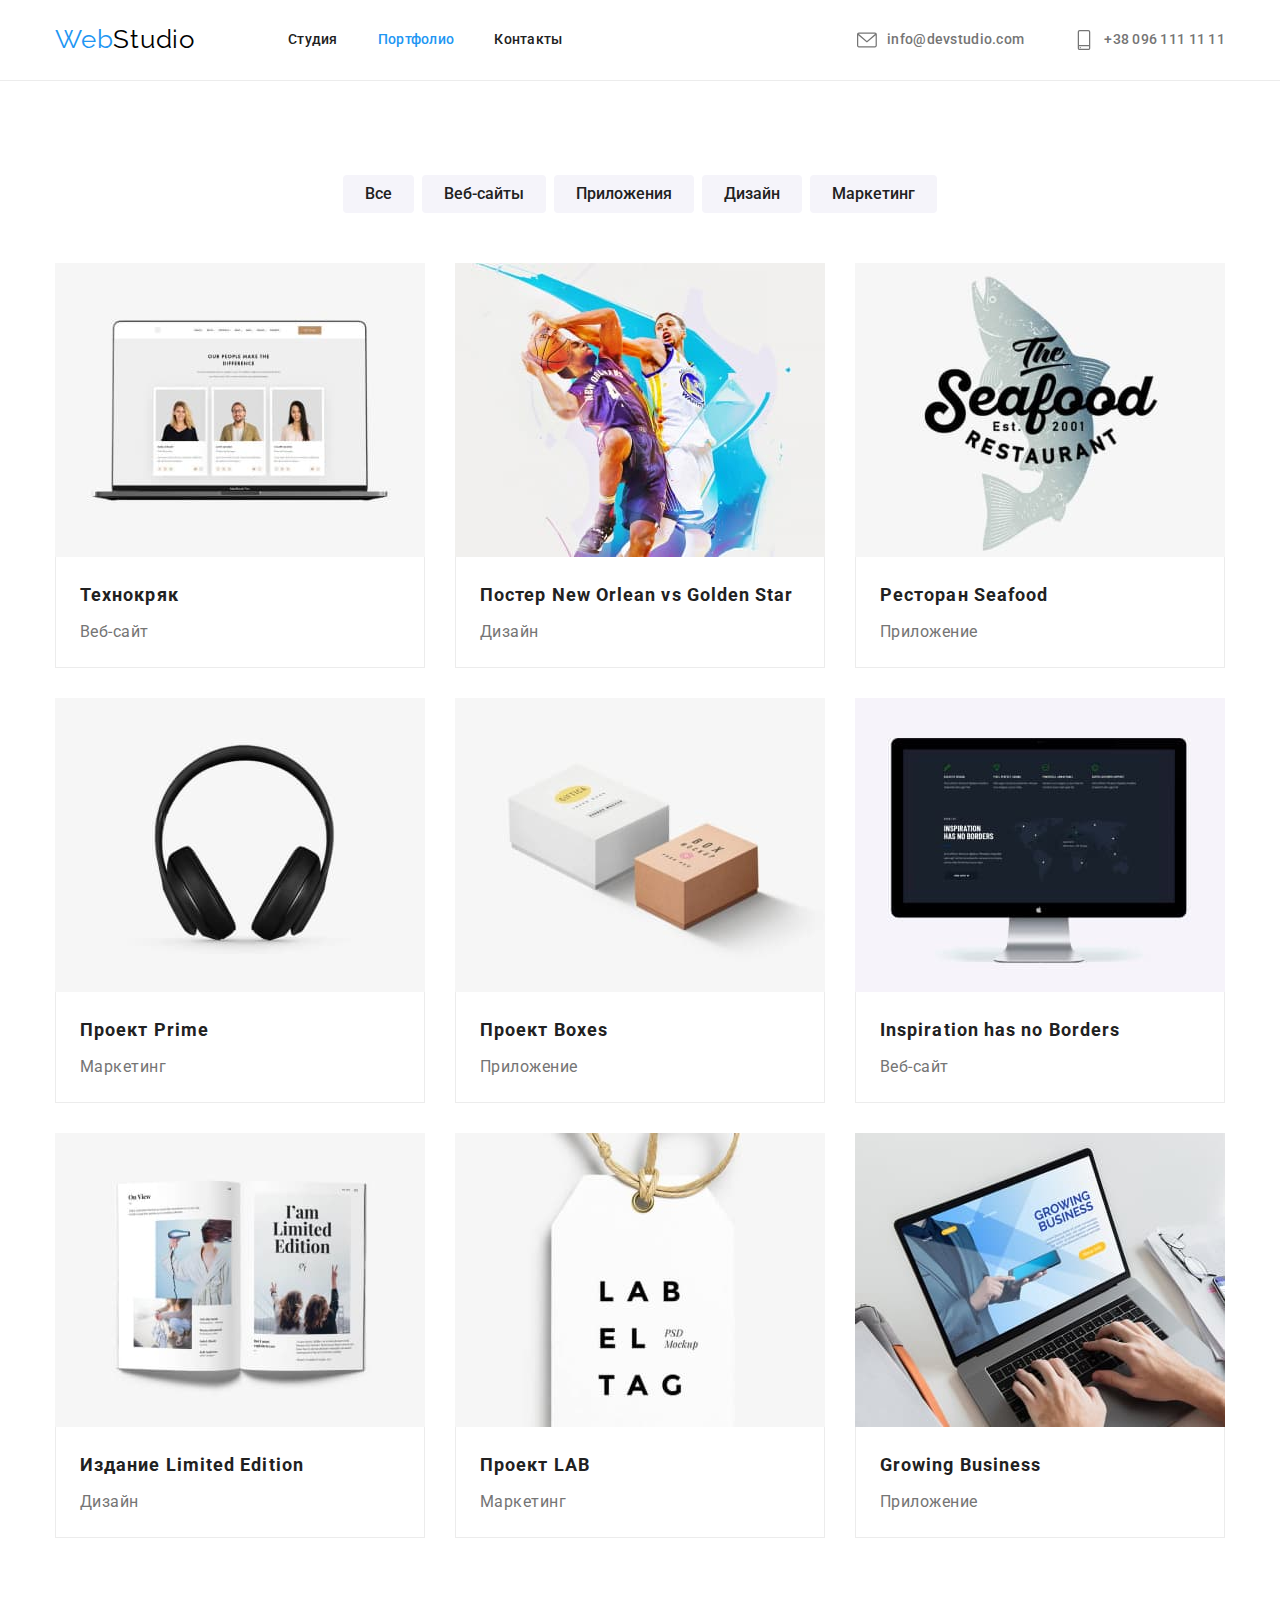
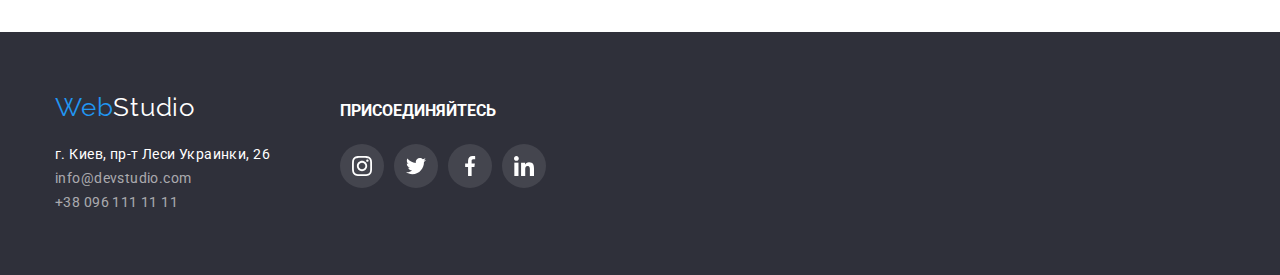
==== portfolio.html @ 547e4a51 "start_project" ====
<!DOCTYPE html>
<html lang="en">
  <head>
    <meta charset="UTF-8" />
    <meta http-equiv="X-UA-Compatible" content="IE=edge" />
    <meta name="viewport" content="width=device-width, initial-scale=1.0" />
    <title>Portfolio</title>
    <link rel="preconnect" href="https://fonts.googleapis.com" />
    <link rel="preconnect" href="https://fonts.gstatic.com" crossorigin />
    <link
      href="https://fonts.googleapis.com/css2?family=Raleway:wght@700&family=Roboto:wght@400;500;700;900&display=swap"
      rel="stylesheet"
    />
    <link rel="stylesheet" href="./css/modern-normalize.css" />
    <link rel="stylesheet" href="./css/style.css" />
  </head>
  <body>
    <!--================= Header with navigation end contacts-->
    <header class="page-header">
      <div class="container container-nav">
        <nav class="main-nav">
          <a href="/" class="logo logo-header"
            >Web<span class="logo-continuation-header">Studio</span></a
          >
          <ul class="site-nav">
            <li class="item"><a href="./index.html" class="site-nav-link">Студия</a></li>
            <li class="item">
              <a href="./portfolio.html" class="site-nav-link current">Портфолио</a>
            </li>
            <li class="item"><a href="" class="site-nav-link">Контакты</a></li>
          </ul>
        </nav>
        <ul class="header-contact-list">
          <li class="item conection-email">
            <a href="mailto:info@devstudio.com" class="conection header-contact-link">
              <svg class="header-contact-list-icon" width="20" height="20">
                <use href="./imeges/icons.svg#icon-envelope_email"></use>
              </svg>
              info@devstudio.com
            </a>
          </li>
          <li class="item conection-telephone">
            <a href="tel:+380961111111" class="conection header-contact-link">
              <svg class="header-contact-list-icon" width="20" height="20">
                <use href="./imeges/icons.svg#icon-smartphone"></use>
              </svg>
              +38 096 111 11 11
            </a>
          </li>
        </ul>
      </div>
    </header>
    <!--======================== Main portfolio =============-->
    <main>
      <section class="section">
        <div class="container">
          <h1 class="visually-hidden">Текст заголовка для читалок, секция H1</h1>
          <!--============= button-filter portfolio=============-->
          <ul class="filter-list filter">
            <li class="item"><button type="button" class="filter-button">Все</button></li>
            <li class="item"><button type="button" class="filter-button">Веб-сайты</button></li>
            <li class="item"><button type="button" class="filter-button">Приложения</button></li>
            <li class="item"><button type="button" class="filter-button">Дизайн</button></li>
            <li class="item"><button type="button" class="filter-button">Маркетинг</button></li>
          </ul>
          <!--============= windows portfolio =============-->
          <ul class="windows-portfolio-section">
            <li class="windows-portfolio-list item">
              <a href="/" class="windows-portfolio-link link">
                <img
                  class="portfolio-section-img"
                  src="./imeges/technokriak.jpg"
                  alt="Монитор макбука"
                  width="370"
                />
                <div class="portfolio-presection">
                  <h2 class="main-portfolio-heading-h2 text">Технокряк</h2>
                  <!-- <p>Lorem ipsum dolor sit amet consectetur, adipisicing elit. Quae, rerum.</p> -->
                  <p class="main-portfolio-prink text">Веб-сайт</p>
                </div>
              </a>
            </li>
            <li class="windows-portfolio-list item">
              <a href="/" class="windows-portfolio-link link">
                <img
                  class="portfolio-section-img"
                  src="./imeges/ny_orlean.jpg"
                  alt="Баскетболисты"
                  width="370"
                />
                <div class="portfolio-presection">
                  <h2 class="main-portfolio-heading-h2 text">Постер New Orlean vs Golden Star</h2>
                  <!-- <p>Lorem ipsum dolor sit amet consectetur, adipisicing elit. Quae, rerum.</p> -->
                  <p class="main-portfolio-prink text">Дизайн</p>
                </div>
              </a>
            </li>
            <li class="windows-portfolio-list item">
              <a href="/" class="windows-portfolio-link link">
                <img
                  class="portfolio-section-img"
                  src="./imeges/Seafood.jpg"
                  alt="Лого ресторана"
                  width="370"
                />
                <div class="portfolio-presection">
                  <h2 class="main-portfolio-heading-h2 text">Ресторан Seafood</h2>
                  <!-- <p>Lorem ipsum dolor sit amet consectetur, adipisicing elit. Quae, rerum.</p> -->
                  <p class="main-portfolio-prink text">Приложение</p>
                </div>
              </a>
            </li>
            <li class="windows-portfolio-list item">
              <a href="/" class="windows-portfolio-link link">
                <img
                  class="portfolio-section-img"
                  src="./imeges/Prime.jpg"
                  alt="Безпроводные наушники"
                  width="370"
                />
                <div class="portfolio-presection">
                  <h2 class="main-portfolio-heading-h2 text">Проект Prime</h2>
                  <!-- <p>Lorem ipsum dolor sit amet consectetur, adipisicing elit. Quae, rerum.</p> -->
                  <p class="main-portfolio-prink text">Маркетинг</p>
                </div>
              </a>
            </li>
            <li class="windows-portfolio-list item">
              <a href="/" class="windows-portfolio-link link">
                <img
                  class="portfolio-section-img"
                  src="./imeges/Boxes.jpg"
                  alt="Коробки"
                  width="370"
                />
                <div class="portfolio-presection">
                  <h2 class="main-portfolio-heading-h2 text">Проект Boxes</h2>
                  <!-- <p>Lorem ipsum dolor sit amet consectetur, adipisicing elit. Quae, rerum.</p> -->
                  <p class="main-portfolio-prink text">Приложение</p>
                </div>
              </a>
            </li>
            <li class="windows-portfolio-list item">
              <a href="/" class="windows-portfolio-link link">
                <img
                  class="portfolio-section-img"
                  src="./imeges/inspiration_has_no_borders.jpg"
                  alt="Монитор эпел"
                  width="370"
                />
                <div class="portfolio-presection">
                  <h2 class="main-portfolio-heading-h2 text">Inspiration has no Borders</h2>
                  <!-- <p>Lorem ipsum dolor sit amet consectetur, adipisicing elit. Quae, rerum.</p> -->
                  <p class="main-portfolio-prink text">Веб-сайт</p>
                </div>
              </a>
            </li>
            <li class="windows-portfolio-list item">
              <a href="/" class="windows-portfolio-link link">
                <img
                  class="portfolio-section-img"
                  src="./imeges/limited_idition.jpg"
                  alt="Журнал"
                  width="370"
                />
                <div class="portfolio-presection">
                  <h2 class="main-portfolio-heading-h2 text">Издание Limited Edition</h2>
                  <!-- <p>Lorem ipsum dolor sit amet consectetur, adipisicing elit. Quae, rerum.</p> -->
                  <p class="main-portfolio-prink text">Дизайн</p>
                </div>
              </a>
            </li>
            <li class="windows-portfolio-list item">
              <a href="/" class="windows-portfolio-link link">
                <img
                  class="portfolio-section-img"
                  src="./imeges/project_lab.jpg"
                  alt="Бирка"
                  width="370"
                />
                <div class="portfolio-presection">
                  <h2 class="main-portfolio-heading-h2 text">Проект LAB</h2>
                  <!-- <p>Lorem ipsum dolor sit amet consectetur, adipisicing elit. Quae, rerum.</p> -->
                  <p class="main-portfolio-prink text">Маркетинг</p>
                </div>
              </a>
            </li>
            <li class="windows-portfolio-list item">
              <a href="/" class="windows-portfolio-link link">
                <img
                  class="portfolio-section-img"
                  src="./imeges/growing_business.jpg"
                  alt="работаем в ноутбуке"
                  width="370"
                />
                <div class="portfolio-presection">
                  <h2 class="main-portfolio-heading-h2 text">Growing Business</h2>
                  <!-- <p>Lorem ipsum dolor sit amet consectetur, adipisicing elit. Quae, rerum.</p> -->
                  <p class="main-portfolio-prink text">Приложение</p>
                </div>
              </a>
            </li>
          </ul>
        </div>
      </section>
    </main>
    <!--================  Footer with contacts  =============-->
    <footer class="footer">
      <div class="container footer-container">
        <div class="footer-container-address">
        <a href="/" class="logo">Web<span class="logo-continuation-footer">Studio</span></a>
        <address class="address">
          <ul class="footer-contacts">
            <li>
              <a href="https://goo.gl/maps/VVo3LGMkaZH9GC4X9" class="conection footer-contact-map">
                г. Киев, пр-т Леси Украинки, 26</a
              >
            </li>
            <li><a href="mailto:info@devstudio.com" class="conection">info@devstudio.com</a></li>
            <li><a href="tel:+380961111111" class="conection">+38 096 111 11 11</a></li>
          </ul>
        </address>
        </div>
        <div class="footer-container-socials">
          <h3 class="footer-container-title">Присоединяйтесь</h3>
          <ul class="footer-section-list">
            <li class="footer-section-item">
              <a href="" class="footer-section-link">
                <svg class="footer-social-icon" width="20" height="20">
                  <use href="./imeges/icons.svg#icon-instagram-2"></use></svg></a>
            </li>
            <li class="footer-section-item">
              <a href="" class="footer-section-link">
                <svg class="footer-social-icon" width="20" height="20">
                  <use href="./imeges/icons.svg#icon-twitter-1"></use></svg></a>
            </li>
            <li class="footer-section-item">
              <a href="" class="footer-section-link">
                <svg class="footer-social-icon" width="20" height="20">
                  <use href="./imeges/icons.svg#icon-facebook-1"></use></svg></a>
            </li>
            <li class="footer-section-item">
              <a href="" class="footer-section-link">
                <svg class="footer-social-icon" width="20" height="20">
                  <use href="./imeges/icons.svg#icon-linkedin-1"></use></svg></a>
            </li>
          </ul>
        </div>
      </div>
    </footer>
  </body>
</html>
---- css/style.css ----
:root {
  --secondary--backgraund--color: #2f303a;
  --portfolio-background-color: #f5f4fa;
  --primery-text-decoration-color: #757575;
  --text-decoration-color: #000000;
  --alternative-text-decoration-color: #fff;
  --hero--backgraund--color: rgba(47, 48, 58, 0.4);
  --footer-icon-bgcolor: rgba(255, 255, 255, 0.1);
  --main-link-color: #212121;
  --accent-link-color: #2196f3;
  --accent-icon-color: #afb1b8;
  --heater-contact-text-color: #757575;
  --footer-contact-text-color: rgba(255, 255, 255, 0.6);
  --border-color: #ececec;
}

body {
  font-family: roboto, sans-serif;
  color: var(--text-decoration-color);
  font-size: 14px;
  line-height: 1.7;
}

h1,
h2,
h3,
p {
  margin: 0;
}

ul {
  list-style: none;
  padding: 0;
  margin: 0;
}

.link,
.conection {
  text-decoration: none;
}

.section {
  padding-top: 94px;
  padding-bottom: 94px;
}

.container {
  margin-left: auto;
  margin-right: auto;
  width: 1200px;
  padding-left: 15px;
  padding-right: 15px;
}

.section-title {
  margin-bottom: 50px;
  font-weight: 700;
  font-size: 36px;
  line-height: 1.16;
  text-align: center;
  letter-spacing: 0.03em;
}

img {
  display: block;
  min-width: 100%;
  height: auto;
}

.visually-hidden {
  position: absolute;
  white-space: nowrap;
  width: 1px;
  height: 1px;
  overflow: hidden;
  border: 0;
  padding: 0;
  clip: rect(0 0 0 0);
  clip-path: inset(50%);
  margin: -1px;
}

/* ------------------------LOGO--------------------------- */

.logo {
  color: var(--accent-link-color);
  font-family: Raleway, sans-serif;
  font-size: 26px;
  line-height: 1.2;
  text-decoration: none;
  letter-spacing: 0.03em;
}

.logo-continuation-footer {
  color: var(--alternative-text-decoration-color);
}

.logo-continuation-header {
  color: var(--text-decoration-color);
}

/* ---------------------- HEADER--------------------------*/

.main-nav,
.container-nav {
  display: flex;
  align-items: center;
}

.site-nav {
  display: flex;
  margin-left: 93px;
}

.site-nav-link {
  display: block;
  padding-top: 32px;
  padding-bottom: 32px;
  color: var(--main-link-color);
  font-weight: 500;
  font-size: 14px;
  line-height: 1.14;
  letter-spacing: 0.02em;
  text-decoration: none;
}

.site-nav .item + .item {
  margin-left: 40px;
}

.site-nav .site-nav-link {
  text-decoration: none;
}

.header-contact-list {
  display: flex;
  align-items: center;
  margin-left: auto;
}

.header-contact-link {
  display: flex;
  align-items: center;
}

.header-contact-list .item + .item {
  margin-left: 50px;
}
.header-contact-list .conection:hover,
.header-contact-list .conection:focus,
.site-nav-link.current,
.site-nav-link:hover,
.site-nav-link:focus {
  color: var(--accent-link-color);
}

.header-contact-list-icon {
  fill: currentColor;
  margin-right: 10px;
}

.header-contact-list .conection {
  color: var(--heater-contact-text-color);
  font-weight: 500;
  font-size: 14px;
  line-height: 1.14;
  letter-spacing: 0.02em;
}

.page-header {
  border-bottom: 1px solid var(--border-color);
}

/*---------------------- HERO------------------------ */

.hero {
  background: var(--secondary--backgraund--color);
  background-image: radial-gradient(var(--hero--backgraund--color), var(--hero--backgraund--color)),
    url('../imeges/hiro_img.jpg');
  background-repeat: no-repeat;
  background-position: center;
  background-size: cover;

  max-width: 1600px;
  min-height: 600px;
  margin-left: auto;
  margin-right: auto;
  padding-top: 200px;
  padding-bottom: 200px;
  text-align: center;
}

.hero-title {
  color: var(--alternative-text-decoration-color);
  font-weight: 900;
  font-size: 44px;
  line-height: 1.36;
  letter-spacing: 0.06em;
  text-transform: uppercase;
}

/* ----------------------HERO BUTTON---------------------- */

.hero-button {
  color: var(--alternative-text-decoration-color);
  font-family: Roboto;
  font-style: normal;
  font-weight: 700;
  background-color: var(--accent-link-color);
  box-shadow: 0px 4px 4px rgba(0, 0, 0, 0.15);
  border-radius: 4px;
  border: transparent;
  padding: 10px 22px;
  cursor: pointer;
  min-width: 200px;
  height: 50px;
  margin-top: 30px;
}

.hero-button:hover,
.hero-button:focus {
  color: var(--main-link-color);
  background-color: var(--accent-link-color);
}

/* -------------------ADVANTAGE SECTION--------------------*/

.advantages-section-list .item + .item {
  margin-left: 30px;
}

.advantages-section-list {
  display: flex;
}

.advantages-section-link {
  display: flex;
  align-items: center;
  justify-content: center;
  width: 100%;
  height: 120px;
  margin-bottom: 30px;
  background-color: var(--portfolio-background-color);
}

.advantages-section-icon {
  width: 70px;
  height: 70px;
}

.advantages-list-title {
  margin-bottom: 10px;
  color: var(--text-decoration-color);
  font-weight: 700;
  font-size: 14px;
  line-height: 1.14;
  letter-spacing: 0.03em;
  text-transform: uppercase;
}

.advantages-list-text {
  color: var(--primery-text-decoration-color);
  font-size: 14px;
  line-height: 1.71;
  letter-spacing: 0.03em;
}

.advantages-list .list {
  display: flex;
}

/*--------------------WORKING SECTION--------------------- */

.working-section {
  padding-top: 0;
}

.workiтg-section-title {
  margin-bottom: 50px;
  font-weight: 700;
  font-size: 36px;
  line-height: 1.16;
  letter-spacing: 0.03em;
  text-align: center;
}

.working-section-list .item + .item {
  margin-left: 30px;
}

.working-section-list {
  display: flex;
}

/*---------------------OUR TEAM SECTION--------------------- */

.team-section {
  background: var(--portfolio-background-color);
}

.team-section-list {
  display: flex;
}

.team-list-item:first-child {
  margin-left: 0;
}

.team-list-item {
  background-color: var(--alternative-text-decoration-color);
  box-shadow: 0px 1px 3px rgba(0, 0, 0, 0.12), 0px 1px 1px rgba(0, 0, 0, 0.14),
    0px 2px 1px rgba(0, 0, 0, 0.2);
  border-radius: 0px 0px 4px 4px;
  margin: 0 0 0 30px;
}

.team-presection {
  padding: 30px 0;
  border: 1px solid var(--border-color);
  border-top: none;
}

.team-section .text {
  color: var(--primery-text-decoration-color);
}

.team-section-title {
  margin-bottom: 10px;
  font-weight: 500;
  font-size: 16px;
  line-height: 1.18;
  text-align: center;
  letter-spacing: 0.03em;
}

.team-section-text {
  font-size: 16px;
  line-height: 1.18;
  text-align: center;
  letter-spacing: 0.03em;
  margin-bottom: 16px;
}

.team-section-list {
  display: flex;
  justify-content: center;
}

.team-section-link {
  width: 44px;
  height: 44px;
  display: flex;
  align-items: center;
  justify-content: center;
}

.team-section-item:hover,
.team-section-link:focus {
  background-color: var(--accent-link-color);
  border-radius: 50%;
}

.team-section-item:hover .team-social-icon,
.team-section-link:focus .team-social-icon {
  fill: var(--alternative-text-decoration-color);
}

.team-social-icon {
  fill: var(--accent-icon-color);
}

.team-section-item + .team-section-item {
  margin-left: 10px;
}

/*---------------------OUR CLIENT SECTION--------------------- */

.client-section-list {
  display: flex;
}

.client-section-item + .client-section-item {
  margin-left: 30px;
}

.client-section-link {
  width: 170px;
  height: 92px;
  display: flex;
  justify-content: center;
  align-items: center;
  border: 1px solid var(--accent-icon-color);
  box-sizing: border-box;
  border-radius: 4px;
}

.client-section-icon {
  width: 106px;
  height: 60px;
  fill: var(--accent-icon-color);
}

.client-section-link:hover .client-section-icon,
.client-section-link:focus .client-section-icon,
.client-section-link:hover,
.client-section-link:focus {
  fill: var(--accent-link-color);
  border-color: var(--accent-link-color);
}

/*---------------------- FILTER BUTTON---------------------- */

.filter {
  display: flex;
  justify-content: center;
  margin-bottom: 50px;
}

.filter .item + .item {
  margin-left: 8px;
}

.filter-button {
  color: var(--main-link-color);
  background-color: var(--portfolio-background-color);
  cursor: pointer;
  font-weight: 500;
  font-size: 16px;
  line-height: 1.62;
  border: none;
  border-radius: 4px;
  padding: 6px 22px;
}

.filter-button:hover,
.filter-button:focus {
  background-color: var(--accent-link-color);
  color: var(--alternative-text-decoration-color);
  box-shadow: 0px 3px 1px rgba(0, 0, 0, 0.1), 0px 1px 2px rgba(0, 0, 0, 0.08),
    0px 2px 2px rgba(0, 0, 0, 0.12);
}

/*----------------------PORTFOLIO PAGE---------------------- */

.windows-portfolio-section {
  display: flex;
  flex-wrap: wrap;
}

.windows-portfolio-link {
  display: block;
  text-decoration: none;
}
.windows-portfolio-link:hover,
.windows-portfolio-link:focus {
  box-shadow: 0px 1px 1px rgba(0, 0, 0, 0.12), 0px 4px 4px rgba(0, 0, 0, 0.06),
    1px 4px 6px rgba(0, 0, 0, 0.16);
}

.windows-portfolio-list {
  margin: 0 30px 30px 0;
}

.windows-portfolio-list:nth-child(3n) {
  margin-right: 0;
}

.windows-portfolio-list:nth-last-child(-n + 3) {
  margin-bottom: 0;
}

.portfolio-section-img {
  display: block;
}

.portfolio-presection {
  padding: 20px 24px;
  border: 1px solid var(--border-color);
  border-top: none;
}

.main-portfolio-heading-h2 {
  margin: 0 0 4px 0;
  color: var(--main-link-color);
  font-weight: 700;
  font-size: 18px;
  line-height: 2;
  letter-spacing: 0.06em;
}

.main-portfolio-prink {
  color: var(--primery-text-decoration-color);
  font-size: 16px;
  line-height: 1.87;
  letter-spacing: 0.03em;
}

/* ---------------------FOOTER---------------------- */

.footer {
  display: flex;
  padding: 60px 0;
  background: var(--secondary--backgraund--color);
  color: var(--alternative-text-decoration-color);
}

.footer-container {
  display: flex;
  align-items: baseline;
}

.address {
  font-family: Roboto;
  font-style: normal;
  font-weight: normal;
  font-size: 14px;
  line-height: 1.71;
  letter-spacing: 0.03em;
  margin: 20px 0 0;
}

.conection {
  color: var(--footer-contact-text-color);
  text-decoration: none;
  font-size: 14px;
  line-height: 1.71;
  letter-spacing: 0.03em;
  padding: 9px 0;
}

.footer-contact-map {
  color: var(--alternative-text-decoration-color);
}

.footer-container-socials{
  margin-left: 70px;
}

.footer-container-title {
  text-transform: uppercase;
  margin-bottom: 20px;
}

.footer-contacts .conection:hover,
.footer-contacts .conection:focus {
  color: var(--accent-link-color);
}

.footer-section-list {
  display: flex;
  /* justify-content: center; */
}

.footer-section-link {
  background-color: var(--footer-icon-bgcolor);
  width: 44px;
  height: 44px;
  border-radius: 50%;
  display: flex;
  align-items: center;
  justify-content: center;
}

.footer-section-link:hover,
.footer-section-link:focus {
  background-color: var(--accent-link-color);
  border-radius: 50%;
}

.footer-section-link:hover .footer-social-icon,
.footer-section-link:focus .footer-social-icon {
  fill: var(--alternative-text-decoration-color);
}

.footer-social-icon {
  fill: var(--alternative-text-decoration-color);
}

.footer-section-item + .footer-section-item {
  margin-left: 10px;
}

/* ----------------------BUTTON---------------------- */

.button {
  background-color: var(--accent-link-color);
  color: var(--alternative-text-decoration-color);
}

.button.primary {
  background-color: var(--accent-link-color);
  color: var(--alternative-text-decoration-color);
}

.button.secondary {
  background-color: var(--alternative-text-decoration-color);
  color: var(--accent-link-color);
}
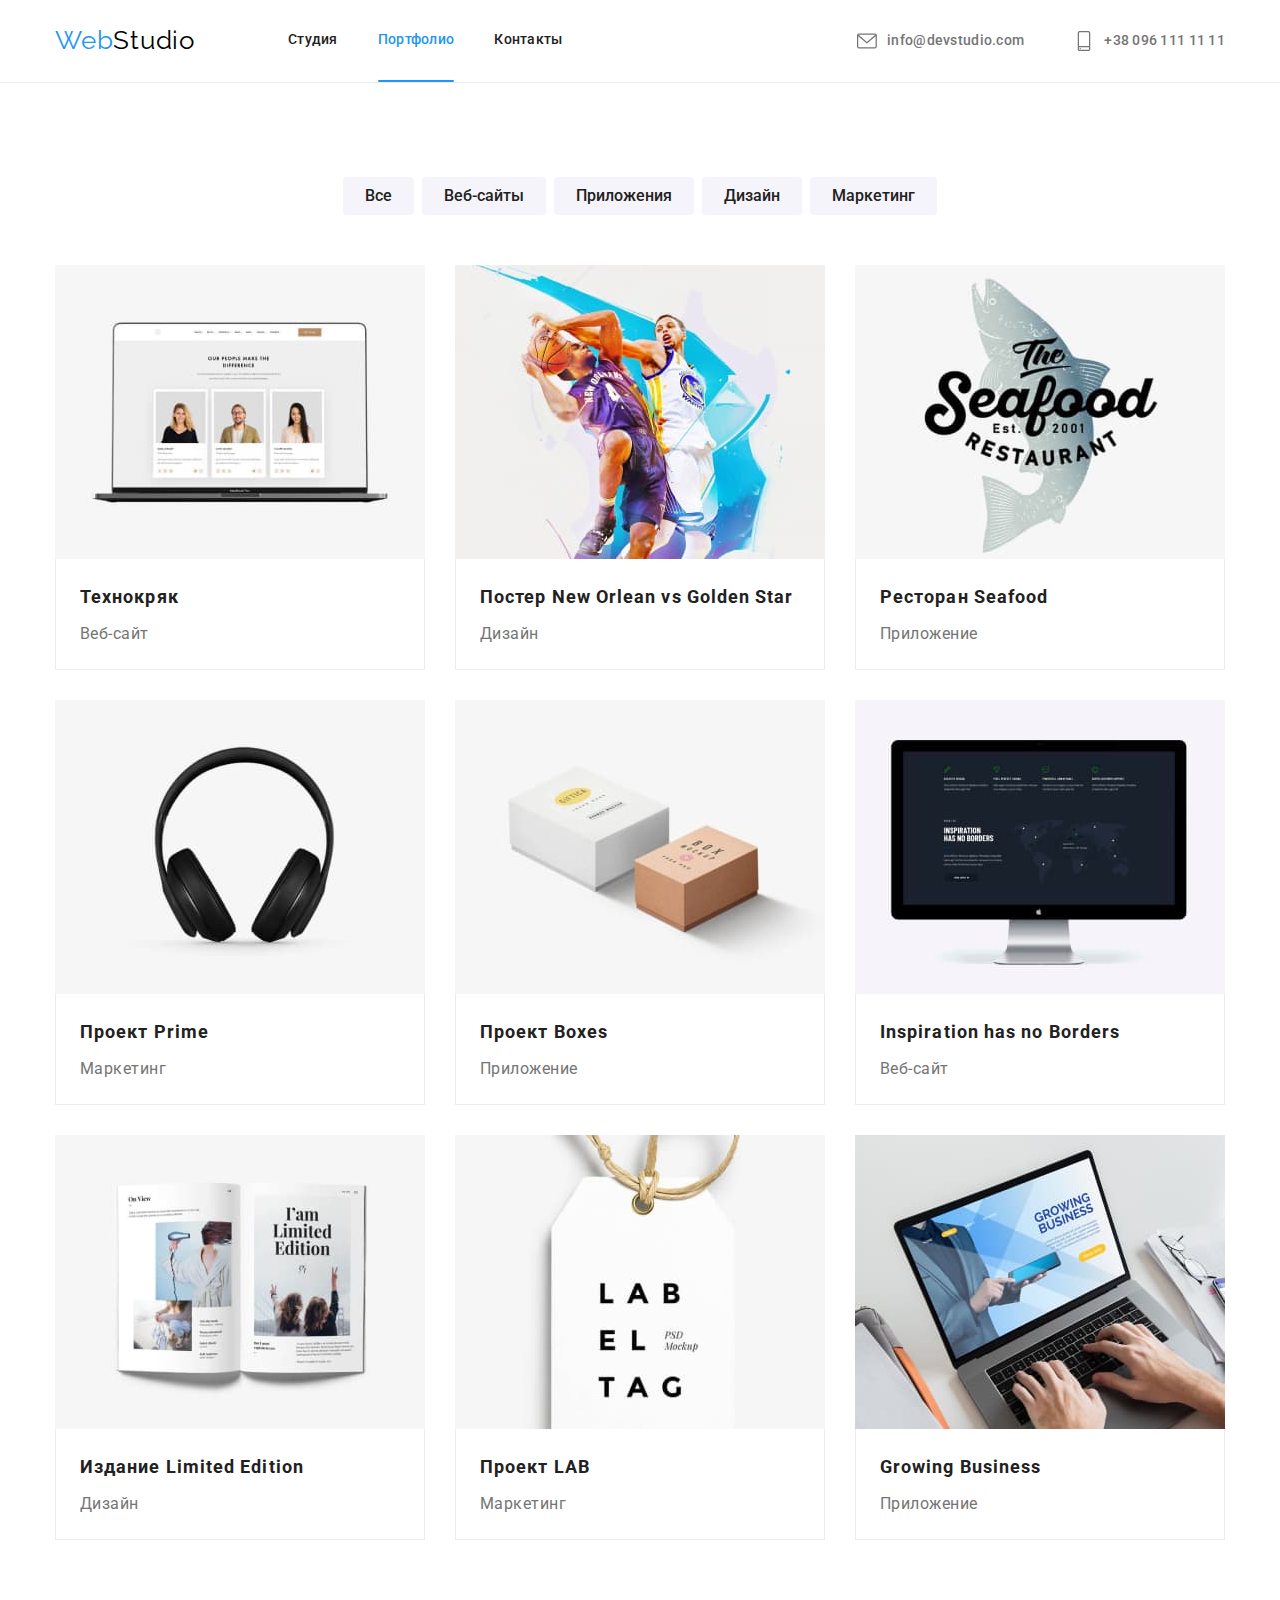
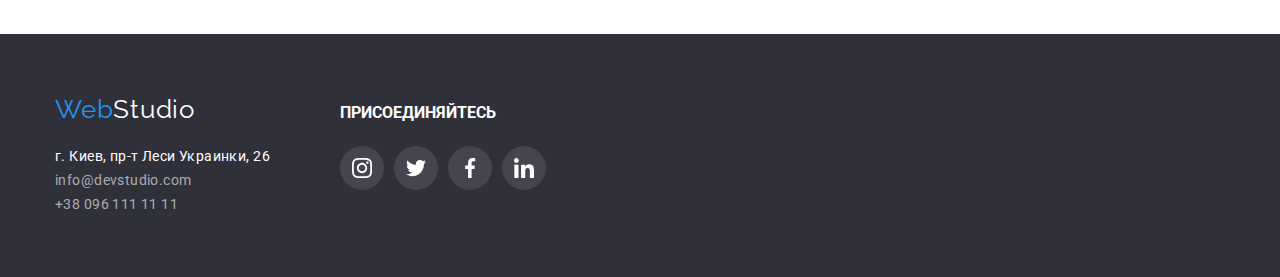
==== commit f2dac76c: "add modal, transition, overlay" ====
--- a/portfolio.html
+++ b/portfolio.html
@@ -23,11 +23,15 @@
             >Web<span class="logo-continuation-header">Studio</span></a
           >
           <ul class="site-nav">
-            <li class="item"><a href="./index.html" class="site-nav-link">Студия</a></li>
-            <li class="item">
+            <li class="item hover-item">
+              <a href="./index.html" class="site-nav-link">Студия</a>
+            </li>
+            <li class="item hover-item current">
               <a href="./portfolio.html" class="site-nav-link current">Портфолио</a>
             </li>
-            <li class="item"><a href="" class="site-nav-link">Контакты</a></li>
+            <li class="item hover-item">
+              <a href="" class="site-nav-link">Контакты</a>
+            </li>
           </ul>
         </nav>
         <ul class="header-contact-list">
@@ -67,27 +71,44 @@
           <ul class="windows-portfolio-section">
             <li class="windows-portfolio-list item">
               <a href="/" class="windows-portfolio-link link">
-                <img
-                  class="portfolio-section-img"
-                  src="./imeges/technokriak.jpg"
-                  alt="Монитор макбука"
-                  width="370"
-                />
+                <div class="portfolio-overflow-hidden">
+                  <img
+                    class="portfolio-section-img"
+                    src="./imeges/technokriak.jpg"
+                    alt="Монитор макбука"
+                    width="370"
+                  />
+                  <div class="portfolio-overlay">
+                    <p class="portfolio-overlay-text">
+                      Технокряк это современная площадка распространения коронавируса. Компании
+                      используют эту платформу для цифрового шпионажа и атак на защищённые сервера
+                      конкурентов.
+                    </p>
+                  </div>
+                </div>
                 <div class="portfolio-presection">
                   <h2 class="main-portfolio-heading-h2 text">Технокряк</h2>
-                  <!-- <p>Lorem ipsum dolor sit amet consectetur, adipisicing elit. Quae, rerum.</p> -->
                   <p class="main-portfolio-prink text">Веб-сайт</p>
                 </div>
               </a>
             </li>
             <li class="windows-portfolio-list item">
               <a href="/" class="windows-portfolio-link link">
-                <img
-                  class="portfolio-section-img"
-                  src="./imeges/ny_orlean.jpg"
-                  alt="Баскетболисты"
-                  width="370"
-                />
+                <div class="portfolio-overflow-hidden">
+                  <img
+                    class="portfolio-section-img"
+                    src="./imeges/ny_orlean.jpg"
+                    alt="Баскетболисты"
+                    width="370"
+                  />
+                  <div class="portfolio-overlay">
+                    <p class="portfolio-overlay-text">
+                      Технокряк это современная площадка распространения коронавируса. Компании
+                      используют эту платформу для цифрового шпионажа и атак на защищённые сервера
+                      конкурентов.
+                    </p>
+                  </div>
+                </div>
                 <div class="portfolio-presection">
                   <h2 class="main-portfolio-heading-h2 text">Постер New Orlean vs Golden Star</h2>
                   <!-- <p>Lorem ipsum dolor sit amet consectetur, adipisicing elit. Quae, rerum.</p> -->
@@ -97,12 +118,21 @@
             </li>
             <li class="windows-portfolio-list item">
               <a href="/" class="windows-portfolio-link link">
-                <img
-                  class="portfolio-section-img"
-                  src="./imeges/Seafood.jpg"
-                  alt="Лого ресторана"
-                  width="370"
-                />
+                <div class="portfolio-overflow-hidden">
+                  <img
+                    class="portfolio-section-img"
+                    src="./imeges/Seafood.jpg"
+                    alt="Лого ресторана"
+                    width="370"
+                  />
+                  <div class="portfolio-overlay">
+                    <p class="portfolio-overlay-text">
+                      Технокряк это современная площадка распространения коронавируса. Компании
+                      используют эту платформу для цифрового шпионажа и атак на защищённые сервера
+                      конкурентов.
+                    </p>
+                  </div>
+                </div>
                 <div class="portfolio-presection">
                   <h2 class="main-portfolio-heading-h2 text">Ресторан Seafood</h2>
                   <!-- <p>Lorem ipsum dolor sit amet consectetur, adipisicing elit. Quae, rerum.</p> -->
@@ -112,12 +142,21 @@
             </li>
             <li class="windows-portfolio-list item">
               <a href="/" class="windows-portfolio-link link">
-                <img
-                  class="portfolio-section-img"
-                  src="./imeges/Prime.jpg"
-                  alt="Безпроводные наушники"
-                  width="370"
-                />
+                <div class="portfolio-overflow-hidden">
+                  <img
+                    class="portfolio-section-img"
+                    src="./imeges/Prime.jpg"
+                    alt="Безпроводные наушники"
+                    width="370"
+                  />
+                  <div class="portfolio-overlay">
+                    <p class="portfolio-overlay-text">
+                      Технокряк это современная площадка распространения коронавируса. Компании
+                      используют эту платформу для цифрового шпионажа и атак на защищённые сервера
+                      конкурентов.
+                    </p>
+                  </div>
+                </div>
                 <div class="portfolio-presection">
                   <h2 class="main-portfolio-heading-h2 text">Проект Prime</h2>
                   <!-- <p>Lorem ipsum dolor sit amet consectetur, adipisicing elit. Quae, rerum.</p> -->
@@ -127,12 +166,21 @@
             </li>
             <li class="windows-portfolio-list item">
               <a href="/" class="windows-portfolio-link link">
-                <img
-                  class="portfolio-section-img"
-                  src="./imeges/Boxes.jpg"
-                  alt="Коробки"
-                  width="370"
-                />
+                <div class="portfolio-overflow-hidden">
+                  <img
+                    class="portfolio-section-img"
+                    src="./imeges/Boxes.jpg"
+                    alt="Коробки"
+                    width="370"
+                  />
+                  <div class="portfolio-overlay">
+                    <p class="portfolio-overlay-text">
+                      Технокряк это современная площадка распространения коронавируса. Компании
+                      используют эту платформу для цифрового шпионажа и атак на защищённые сервера
+                      конкурентов.
+                    </p>
+                  </div>
+                </div>
                 <div class="portfolio-presection">
                   <h2 class="main-portfolio-heading-h2 text">Проект Boxes</h2>
                   <!-- <p>Lorem ipsum dolor sit amet consectetur, adipisicing elit. Quae, rerum.</p> -->
@@ -142,12 +190,21 @@
             </li>
             <li class="windows-portfolio-list item">
               <a href="/" class="windows-portfolio-link link">
-                <img
-                  class="portfolio-section-img"
-                  src="./imeges/inspiration_has_no_borders.jpg"
-                  alt="Монитор эпел"
-                  width="370"
-                />
+                <div class="portfolio-overflow-hidden">
+                  <img
+                    class="portfolio-section-img"
+                    src="./imeges/inspiration_has_no_borders.jpg"
+                    alt="Монитор эпел"
+                    width="370"
+                  />
+                  <div class="portfolio-overlay">
+                    <p class="portfolio-overlay-text">
+                      Технокряк это современная площадка распространения коронавируса. Компании
+                      используют эту платформу для цифрового шпионажа и атак на защищённые сервера
+                      конкурентов.
+                    </p>
+                  </div>
+                </div>
                 <div class="portfolio-presection">
                   <h2 class="main-portfolio-heading-h2 text">Inspiration has no Borders</h2>
                   <!-- <p>Lorem ipsum dolor sit amet consectetur, adipisicing elit. Quae, rerum.</p> -->
@@ -157,12 +214,21 @@
             </li>
             <li class="windows-portfolio-list item">
               <a href="/" class="windows-portfolio-link link">
-                <img
-                  class="portfolio-section-img"
-                  src="./imeges/limited_idition.jpg"
-                  alt="Журнал"
-                  width="370"
-                />
+                <div class="portfolio-overflow-hidden">
+                  <img
+                    class="portfolio-section-img"
+                    src="./imeges/limited_idition.jpg"
+                    alt="Журнал"
+                    width="370"
+                  />
+                  <div class="portfolio-overlay">
+                    <p class="portfolio-overlay-text">
+                      Технокряк это современная площадка распространения коронавируса. Компании
+                      используют эту платформу для цифрового шпионажа и атак на защищённые сервера
+                      конкурентов.
+                    </p>
+                  </div>
+                </div>
                 <div class="portfolio-presection">
                   <h2 class="main-portfolio-heading-h2 text">Издание Limited Edition</h2>
                   <!-- <p>Lorem ipsum dolor sit amet consectetur, adipisicing elit. Quae, rerum.</p> -->
@@ -172,12 +238,21 @@
             </li>
             <li class="windows-portfolio-list item">
               <a href="/" class="windows-portfolio-link link">
-                <img
-                  class="portfolio-section-img"
-                  src="./imeges/project_lab.jpg"
-                  alt="Бирка"
-                  width="370"
-                />
+                <div class="portfolio-overflow-hidden">
+                  <img
+                    class="portfolio-section-img"
+                    src="./imeges/project_lab.jpg"
+                    alt="Бирка"
+                    width="370"
+                  />
+                  <div class="portfolio-overlay">
+                    <p class="portfolio-overlay-text">
+                      Технокряк это современная площадка распространения коронавируса. Компании
+                      используют эту платформу для цифрового шпионажа и атак на защищённые сервера
+                      конкурентов.
+                    </p>
+                  </div>
+                </div>
                 <div class="portfolio-presection">
                   <h2 class="main-portfolio-heading-h2 text">Проект LAB</h2>
                   <!-- <p>Lorem ipsum dolor sit amet consectetur, adipisicing elit. Quae, rerum.</p> -->
@@ -187,12 +262,21 @@
             </li>
             <li class="windows-portfolio-list item">
               <a href="/" class="windows-portfolio-link link">
-                <img
-                  class="portfolio-section-img"
-                  src="./imeges/growing_business.jpg"
-                  alt="работаем в ноутбуке"
-                  width="370"
-                />
+                <div class="portfolio-overflow-hidden">
+                  <img
+                    class="portfolio-section-img"
+                    src="./imeges/growing_business.jpg"
+                    alt="работаем в ноутбуке"
+                    width="370"
+                  />
+                  <div class="portfolio-overlay">
+                    <p class="portfolio-overlay-text">
+                      Технокряк это современная площадка распространения коронавируса. Компании
+                      используют эту платформу для цифрового шпионажа и атак на защищённые сервера
+                      конкурентов.
+                    </p>
+                  </div>
+                </div>
                 <div class="portfolio-presection">
                   <h2 class="main-portfolio-heading-h2 text">Growing Business</h2>
                   <!-- <p>Lorem ipsum dolor sit amet consectetur, adipisicing elit. Quae, rerum.</p> -->
@@ -208,18 +292,21 @@
     <footer class="footer">
       <div class="container footer-container">
         <div class="footer-container-address">
-        <a href="/" class="logo">Web<span class="logo-continuation-footer">Studio</span></a>
-        <address class="address">
-          <ul class="footer-contacts">
-            <li>
-              <a href="https://goo.gl/maps/VVo3LGMkaZH9GC4X9" class="conection footer-contact-map">
-                г. Киев, пр-т Леси Украинки, 26</a
-              >
-            </li>
-            <li><a href="mailto:info@devstudio.com" class="conection">info@devstudio.com</a></li>
-            <li><a href="tel:+380961111111" class="conection">+38 096 111 11 11</a></li>
-          </ul>
-        </address>
+          <a href="/" class="logo">Web<span class="logo-continuation-footer">Studio</span></a>
+          <address class="address">
+            <ul class="footer-contacts">
+              <li>
+                <a
+                  href="https://goo.gl/maps/VVo3LGMkaZH9GC4X9"
+                  class="conection footer-contact-map"
+                >
+                  г. Киев, пр-т Леси Украинки, 26</a
+                >
+              </li>
+              <li><a href="mailto:info@devstudio.com" class="conection">info@devstudio.com</a></li>
+              <li><a href="tel:+380961111111" class="conection">+38 096 111 11 11</a></li>
+            </ul>
+          </address>
         </div>
         <div class="footer-container-socials">
           <h3 class="footer-container-title">Присоединяйтесь</h3>
@@ -227,22 +314,26 @@
             <li class="footer-section-item">
               <a href="" class="footer-section-link">
                 <svg class="footer-social-icon" width="20" height="20">
-                  <use href="./imeges/icons.svg#icon-instagram-2"></use></svg></a>
+                  <use href="./imeges/icons.svg#icon-instagram-2"></use></svg
+              ></a>
             </li>
             <li class="footer-section-item">
               <a href="" class="footer-section-link">
                 <svg class="footer-social-icon" width="20" height="20">
-                  <use href="./imeges/icons.svg#icon-twitter-1"></use></svg></a>
+                  <use href="./imeges/icons.svg#icon-twitter-1"></use></svg
+              ></a>
             </li>
             <li class="footer-section-item">
               <a href="" class="footer-section-link">
                 <svg class="footer-social-icon" width="20" height="20">
-                  <use href="./imeges/icons.svg#icon-facebook-1"></use></svg></a>
+                  <use href="./imeges/icons.svg#icon-facebook-1"></use></svg
+              ></a>
             </li>
             <li class="footer-section-item">
               <a href="" class="footer-section-link">
                 <svg class="footer-social-icon" width="20" height="20">
-                  <use href="./imeges/icons.svg#icon-linkedin-1"></use></svg></a>
+                  <use href="./imeges/icons.svg#icon-linkedin-1"></use></svg
+              ></a>
             </li>
           </ul>
         </div>
--- a/css/style.css
+++ b/css/style.css
@@ -1,5 +1,3 @@
-
-
 :root {
   --secondary--backgraund--color: #2f303a;
   --portfolio-background-color: #f5f4fa;
@@ -7,6 +5,7 @@
   --text-decoration-color: #000000;
   --alternative-text-decoration-color: #fff;
   --hero--backgraund--color: rgba(47, 48, 58, 0.4);
+  --apper-image-title-text: rgba(47, 48, 58, 0.8);
   --footer-icon-bgcolor: rgba(255, 255, 255, 0.1);
   --main-link-color: #212121;
   --accent-link-color: #2196f3;
@@ -14,6 +13,8 @@
   --heater-contact-text-color: #757575;
   --footer-contact-text-color: rgba(255, 255, 255, 0.6);
   --border-color: #ececec;
+  --overlay-color: rgba(33, 150, 243, 0.9);
+  --backdrop-color: rgba(0, 0, 0, 0.2);
 }
 
 body {
@@ -154,6 +155,27 @@
 .site-nav-link:hover,
 .site-nav-link:focus {
   color: var(--accent-link-color);
+  transition-duration: 250ms;
+  transition-timing-function: cubic-bezier(0.4, 0, 0.2, 1);
+}
+
+/* .site-nav .hover-item:hover::after {
+  opacity: 1;
+  
+} */
+
+.hover-item::after {
+  content: '';
+  width: 100%;
+  display: block;
+  height: 2px;
+  background-color: var(--accent-link-color);
+  opacity: 0;
+  border-radius: 2px;
+}
+
+.hover-item.current::after {
+  opacity: 1;
 }
 
 .header-contact-list-icon {
@@ -199,6 +221,56 @@
   line-height: 1.36;
   letter-spacing: 0.06em;
   text-transform: uppercase;
+}
+
+/*---------------- HERO beckdrop, modal ------------------- */
+
+.hero-beckdrop {
+  position: fixed;
+  top: 0;
+  left: 0;
+  z-index: 1;
+  height: 100%;
+  width: 100%;
+  background: var(--backdrop-color);
+  transition-duration: 250ms;
+  transition-timing-function: cubic-bezier(0.4, 0, 0.2, 1);
+}
+
+.hero-beckdrop.is-hidden {
+  opacity: 0;
+  pointer-events: none;
+  visibility: hidden;
+}
+.hero-modal {
+  position: absolute;
+  top: 50%;
+  left: 50%;
+  transform: translate(-50%, -50%);
+
+  min-width: 500px;
+  min-height: 550px;
+  background: var(--alternative-text-decoration-color);
+  box-shadow: 0px 1px 3px rgba(0, 0, 0, 0.12), 0px 1px 1px rgba(0, 0, 0, 0.14),
+    0px 2px 1px rgba(0, 0, 0, 0.2);
+  border-radius: 4px;
+}
+
+.hero-icon-close {
+  position: absolute;
+  top: 0;
+  right: 0;
+  height: 20px;
+  width: 20px;
+  border-radius: 50%;
+  cursor: pointer;
+}
+
+.hero-icon-close:hover,
+.hero-icon-close:focus {
+  fill: var(--accent-icon-color);
+  transition-duration: 250ms;
+  transition-timing-function: cubic-bezier(0.4, 0, 0.2, 1);
 }
 
 /* ----------------------HERO BUTTON---------------------- */
@@ -223,6 +295,8 @@
 .hero-button:focus {
   color: var(--main-link-color);
   background-color: var(--accent-link-color);
+  transition-duration: 250ms;
+  transition-timing-function: cubic-bezier(0.4, 0, 0.2, 1);
 }
 
 /* -------------------ADVANTAGE SECTION--------------------*/
@@ -294,6 +368,32 @@
   display: flex;
 }
 
+.image-item {
+  position: relative;
+}
+
+.apper-image-item {
+  position: absolute;
+  width: 370px;
+  height: 70px;
+  background-color: var(--apper-image-title-text);
+  bottom: 0;
+  display: block;
+  padding: 27px 0 27px;
+}
+
+.apper-image-title {
+  font-family: Roboto;
+  font-style: normal;
+  font-weight: bold;
+  font-size: 14px;
+  line-height: 1.14;
+  text-align: center;
+  letter-spacing: 0.03em;
+  text-transform: uppercase;
+  color: var(--alternative-text-decoration-color);
+}
+
 /*---------------------OUR TEAM SECTION--------------------- */
 
 .team-section {
@@ -360,11 +460,15 @@
 .team-section-link:focus {
   background-color: var(--accent-link-color);
   border-radius: 50%;
+  transition-duration: 250ms;
+  transition-timing-function: cubic-bezier(0.4, 0, 0.2, 1);
 }
 
 .team-section-item:hover .team-social-icon,
 .team-section-link:focus .team-social-icon {
   fill: var(--alternative-text-decoration-color);
+  transition-duration: 250ms;
+  transition-timing-function: cubic-bezier(0.4, 0, 0.2, 1);
 }
 
 .team-social-icon {
@@ -408,6 +512,8 @@
 .client-section-link:focus {
   fill: var(--accent-link-color);
   border-color: var(--accent-link-color);
+  transition-duration: 250ms;
+  transition-timing-function: cubic-bezier(0.4, 0, 0.2, 1);
 }
 
 /*---------------------- FILTER BUTTON---------------------- */
@@ -440,6 +546,8 @@
   color: var(--alternative-text-decoration-color);
   box-shadow: 0px 3px 1px rgba(0, 0, 0, 0.1), 0px 1px 2px rgba(0, 0, 0, 0.08),
     0px 2px 2px rgba(0, 0, 0, 0.12);
+  transition-duration: 250ms;
+  transition-timing-function: cubic-bezier(0.4, 0, 0.2, 1);
 }
 
 /*----------------------PORTFOLIO PAGE---------------------- */
@@ -457,10 +565,13 @@
 .windows-portfolio-link:focus {
   box-shadow: 0px 1px 1px rgba(0, 0, 0, 0.12), 0px 4px 4px rgba(0, 0, 0, 0.06),
     1px 4px 6px rgba(0, 0, 0, 0.16);
+  transition-duration: 250ms;
+  transition-timing-function: cubic-bezier(0.4, 0, 0.2, 1);
 }
 
 .windows-portfolio-list {
   margin: 0 30px 30px 0;
+  position: relative;
 }
 
 .windows-portfolio-list:nth-child(3n) {
@@ -471,11 +582,48 @@
   margin-bottom: 0;
 }
 
+.windows-portfolio-link:hover .portfolio-overlay,
+.windows-portfolio-link:focus .portfolio-overlay {
+  opacity: 1;
+
+  transform: translatey(0);
+}
+.portfolio-overlay {
+  opacity: 0;
+  position: absolute;
+  top: 0;
+  left: 0;
+  display: block;
+  width: 100%;
+  height: 100%;
+  padding: 63px 17px 63px 31px;
+  background-color: var(--overlay-color);
+  transform: translatey(100%);
+  transition-duration: 250ms;
+  transition-timing-function: cubic-bezier(0.4, 0, 0.2, 1);
+}
+
+.portfolio-overlay-text {
+  font-family: Roboto;
+  font-style: normal;
+  font-weight: normal;
+  font-size: 18px;
+  line-height: 1.56;
+  letter-spacing: 0.03em;
+  color: var(--alternative-text-decoration-color);
+}
+
+.portfolio-overflow-hidden {
+  overflow: hidden;
+  position: relative;
+}
+
 .portfolio-section-img {
   display: block;
 }
 
 .portfolio-presection {
+  position: relative;
   padding: 20px 24px;
   border: 1px solid var(--border-color);
   border-top: none;
@@ -534,7 +682,7 @@
   color: var(--alternative-text-decoration-color);
 }
 
-.footer-container-socials{
+.footer-container-socials {
   margin-left: 70px;
 }
 
@@ -546,6 +694,8 @@
 .footer-contacts .conection:hover,
 .footer-contacts .conection:focus {
   color: var(--accent-link-color);
+  transition-duration: 250ms;
+  transition-timing-function: cubic-bezier(0.4, 0, 0.2, 1);
 }
 
 .footer-section-list {
@@ -567,6 +717,8 @@
 .footer-section-link:focus {
   background-color: var(--accent-link-color);
   border-radius: 50%;
+  transition-duration: 250ms;
+  transition-timing-function: cubic-bezier(0.4, 0, 0.2, 1);
 }
 
 .footer-section-link:hover .footer-social-icon,
